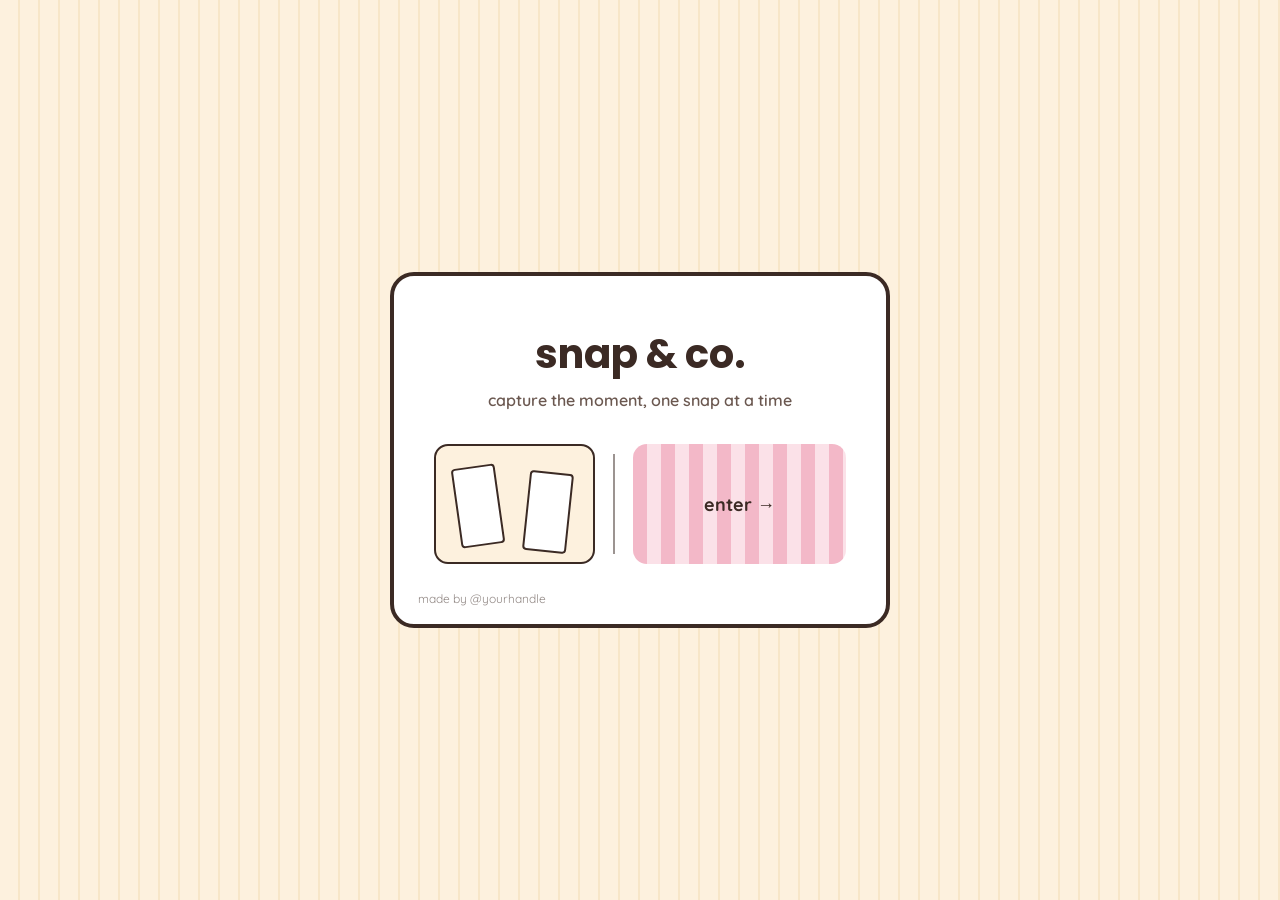
==== frontend/index.html @ 7632697a "Initial Commit" ====
<!DOCTYPE html>
<html lang="en">
<head>
<meta charset="UTF-8" />
<meta name="viewport" content="width=device-width, initial-scale=1.0" />
<title>snap & co.</title>
<link rel="preconnect" href="https://fonts.googleapis.com">
<link href="https://fonts.googleapis.com/css2?family=Poppins:wght@600;700&family=Quicksand:wght@500;600;700&display=swap" rel="stylesheet">
<link rel="stylesheet" href="css/style.css" />
<link rel="stylesheet" href="css/landing.css" />
</head>
<body class="page-fade">

  <main class="landing-card">
    <h1>snap &amp; co.</h1>
    <p class="tagline">capture the moment, one snap at a time</p>

    <div class="preview-row">
      <div class="strip-preview">
        <span class="tilt t1"></span>
        <span class="tilt t2"></span>
        <span class="tilt t3"></span>
        <span class="tilt t4"></span>
      </div>
      <div class="divider"></div>
      <button id="enterBtn" class="btn btn-primary enter-btn">enter →</button>
    </div>

    <span class="watermark">made by @yourhandle</span>
  </main>

<script src="js/state.js"></script>
<script src="js/transition.js"></script>
<script>
  // starting a fresh session wipes any leftovers from the last visitor
  clearSession();
  document.getElementById("enterBtn").addEventListener("click", () => {
    goTo("choose-set.html");
  });
</script>
</body>
</html>
---- frontend/css/style.css ----
/* ===== snap & co. — shared base styles =====
   Every page (index, choose-set, camera, select-pictures,
   choose-layout, result) loads this file first, then its
   own page-specific stylesheet. */

:root {
  --cream: #fdf1de;
  --cream-stripe: #f7e6c8;
  --pink: #f3b8c8;
  --pink-light: #fbe1e8;
  --pink-dark: #e88fa6;
  --brown: #3b2a24;
  --white: #ffffff;
  --gray-block: #d9d9d9;
  --radius-lg: 24px;
  --radius-md: 14px;
  --radius-sm: 8px;
  --shadow-card: 0 6px 0 rgba(59, 42, 36, 0.08);
  --font-heading: "Poppins", "Segoe UI", sans-serif;
  --font-body: "Quicksand", "Segoe UI", sans-serif;
}

* { box-sizing: border-box; }

html, body {
  margin: 0;
  padding: 0;
  height: 100%;
  font-family: var(--font-body);
  color: var(--brown);
  background: repeating-linear-gradient(
    90deg,
    var(--cream) 0px,
    var(--cream) 18px,
    var(--cream-stripe) 18px,
    var(--cream-stripe) 20px
  );
}

h1, h2, h3 {
  font-family: var(--font-heading);
  margin: 0;
}

button {
  font-family: var(--font-body);
  cursor: pointer;
  border: none;
}

button:disabled {
  opacity: 0.45;
  cursor: not-allowed;
}

.btn {
  border-radius: 999px;
  padding: 12px 28px;
  font-weight: 700;
  font-size: 15px;
  background: var(--pink-light);
  color: var(--brown);
  transition: transform 0.15s ease, background 0.2s ease, box-shadow 0.2s ease;
}

.btn:hover:not(:disabled) {
  transform: translateY(-2px);
  box-shadow: 0 4px 0 rgba(59, 42, 36, 0.15);
}

.btn:active:not(:disabled) {
  transform: translateY(0);
  box-shadow: none;
}

.btn-primary {
  background: var(--pink);
}

.btn-outline {
  background: transparent;
  border: 2px solid var(--brown);
  padding: 10px 22px;
}

.top-back {
  position: absolute;
  top: 24px;
  left: 24px;
}

/* generic page fade/slide transition, toggled by js/transition.js */
.page-fade {
  opacity: 0;
  transform: translateY(12px);
  transition: opacity 0.35s ease, transform 0.35s ease;
}

.page-fade.in {
  opacity: 1;
  transform: translateY(0);
}

.page-fade-out {
  opacity: 0 !important;
  transform: translateY(-12px) !important;
}

.watermark {
  position: absolute;
  bottom: 18px;
  left: 24px;
  font-size: 12px;
  opacity: 0.55;
}
---- frontend/css/landing.css ----
body {
  display: flex;
  align-items: center;
  justify-content: center;
}

.landing-card {
  position: relative;
  width: 500px;
  max-width: 92vw;
  background: var(--white);
  border: 4px solid var(--brown);
  border-radius: var(--radius-lg);
  padding: 48px 40px 60px;
  text-align: center;
}

.landing-card h1 {
  font-size: 40px;
}

.tagline {
  margin-top: 6px;
  font-weight: 600;
  color: #6b5850;
}

.preview-row {
  margin-top: 34px;
  display: flex;
  align-items: center;
  gap: 18px;
}

.strip-preview {
  flex: 1;
  height: 120px;
  background: var(--cream);
  border: 2px solid var(--brown);
  border-radius: var(--radius-md);
  position: relative;
  overflow: hidden;
}

.tilt {
  position: absolute;
  top: 20px;
  width: 44px;
  height: 80px;
  background: var(--white);
  border: 2px solid var(--brown);
  border-radius: 4px;
}
.t1 { left: 20px;  transform: rotate(-8deg); }
.t2 { left: 90px;  transform: rotate(6deg); top: 26px; }
.t3 { left: 160px; transform: rotate(-4deg); }
.t4 { left: 230px; transform: rotate(9deg); top: 24px; }

.divider {
  width: 2px;
  height: 100px;
  background: var(--brown);
  opacity: 0.5;
}

.enter-btn {
  flex: 1;
  height: 120px;
  border-radius: var(--radius-md);
  font-size: 18px;
  background: repeating-linear-gradient(
    90deg, var(--pink) 0 14px, var(--pink-light) 14px 28px
  );
}
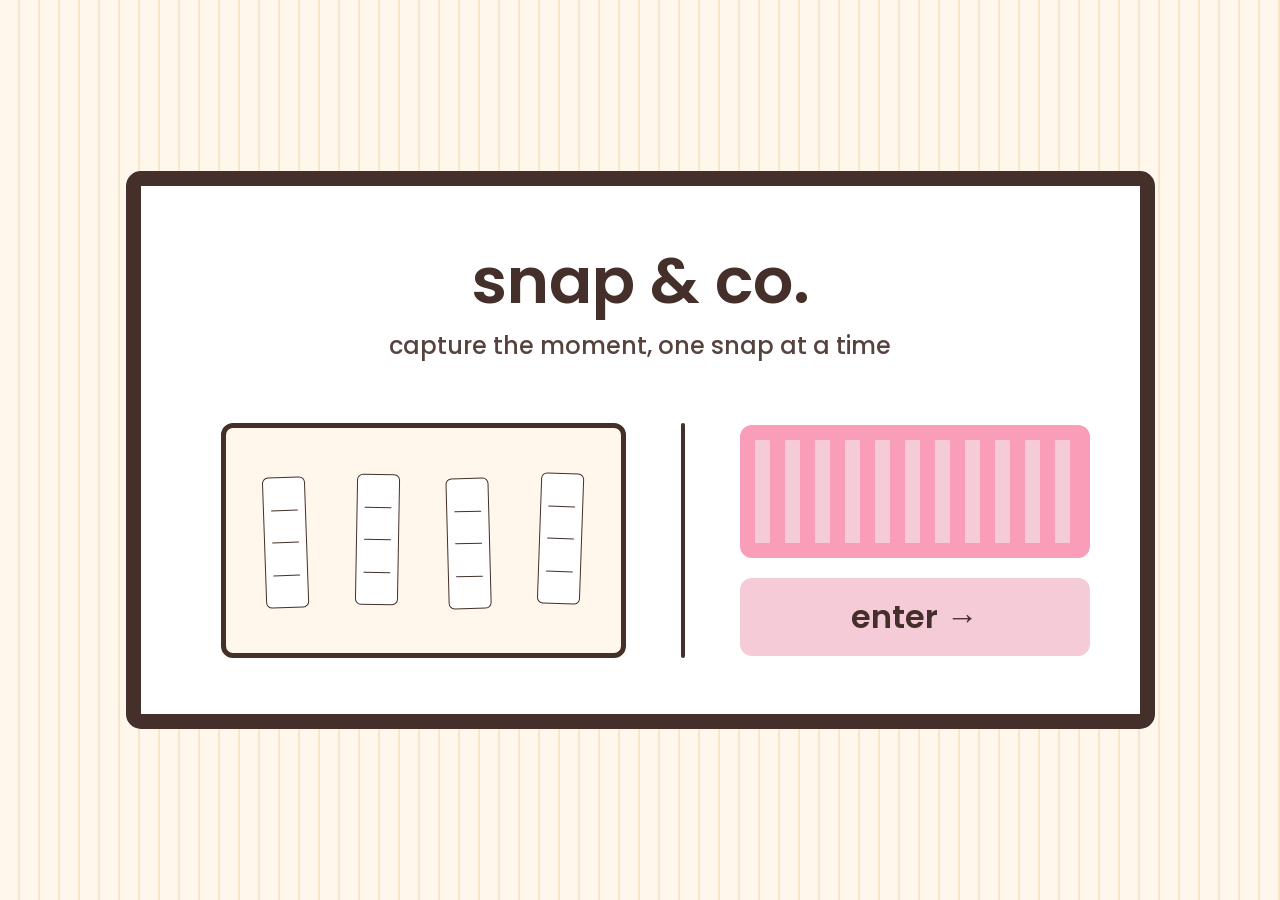
==== commit c6f5ce70: "changes in frontend" ====
--- a/frontend/index.html
+++ b/frontend/index.html
@@ -5,37 +5,44 @@
 <meta name="viewport" content="width=device-width, initial-scale=1.0" />
 <title>snap & co.</title>
 <link rel="preconnect" href="https://fonts.googleapis.com">
-<link href="https://fonts.googleapis.com/css2?family=Poppins:wght@600;700&family=Quicksand:wght@500;600;700&display=swap" rel="stylesheet">
+<link rel="preconnect" href="https://fonts.gstatic.com" crossorigin>
+<link href="https://fonts.googleapis.com/css2?family=Poppins:wght@400;500;600;700&display=swap" rel="stylesheet">
 <link rel="stylesheet" href="css/style.css" />
 <link rel="stylesheet" href="css/landing.css" />
 </head>
-<body class="page-fade">
+<body>
+  <div class="container">
+    <div class="card">
+      <div class="header">
+        <h1>snap &amp; co.</h1>
+        <p>capture the moment, one snap at a time</p>
+      </div>
 
-  <main class="landing-card">
-    <h1>snap &amp; co.</h1>
-    <p class="tagline">capture the moment, one snap at a time</p>
+      <div class="content-wrapper">
+        <div class="left-section">
+          <div class="photo-rect">
+            <div class="photostrip"><span class="line"></span><span class="line"></span><span class="line"></span></div>
+            <div class="photostrip"><span class="line"></span><span class="line"></span><span class="line"></span></div>
+            <div class="photostrip"><span class="line"></span><span class="line"></span><span class="line"></span></div>
+            <div class="photostrip"><span class="line"></span><span class="line"></span><span class="line"></span></div>
+          </div>
+        </div>
 
-    <div class="preview-row">
-      <div class="strip-preview">
-        <span class="tilt t1"></span>
-        <span class="tilt t2"></span>
-        <span class="tilt t3"></span>
-        <span class="tilt t4"></span>
+        <div class="middle-divider"></div>
+
+        <div class="right-section">
+          <div class="stripes"></div>
+          <button id="enterBtn" class="enter-btn">enter →</button>
+        </div>
       </div>
-      <div class="divider"></div>
-      <button id="enterBtn" class="btn btn-primary enter-btn">enter →</button>
     </div>
-
-    <span class="watermark">made by @yourhandle</span>
-  </main>
+  </div>
 
 <script src="js/state.js"></script>
-<script src="js/transition.js"></script>
 <script>
-  // starting a fresh session wipes any leftovers from the last visitor
   clearSession();
   document.getElementById("enterBtn").addEventListener("click", () => {
-    goTo("choose-set.html");
+    window.location.href = "choose-set.html";
   });
 </script>
 </body>
--- a/frontend/css/style.css
+++ b/frontend/css/style.css
@@ -1,23 +1,18 @@
 /* ===== snap & co. — shared base styles =====
-   Every page (index, choose-set, camera, select-pictures,
-   choose-layout, result) loads this file first, then its
-   own page-specific stylesheet. */
+   Palette and component styles lifted from the original build
+   (landing.css / choose_set.css / choose_layout.css) so every page
+   stays visually consistent: warm cream background, deep brown
+   (#442f2a) text/borders, bubblegum pink (#ff69b4 / #F5CBD7) accent. */
 
 :root {
-  --cream: #fdf1de;
-  --cream-stripe: #f7e6c8;
-  --pink: #f3b8c8;
-  --pink-light: #fbe1e8;
-  --pink-dark: #e88fa6;
-  --brown: #3b2a24;
+  --cream: #fff7ec;
+  --brown: #442f2a;
+  --pink: #f5cbd7;
+  --pink-strong: #fa9db8;
+  --pink-accent: #ff69b4;
   --white: #ffffff;
-  --gray-block: #d9d9d9;
-  --radius-lg: 24px;
-  --radius-md: 14px;
-  --radius-sm: 8px;
-  --shadow-card: 0 6px 0 rgba(59, 42, 36, 0.08);
-  --font-heading: "Poppins", "Segoe UI", sans-serif;
-  --font-body: "Quicksand", "Segoe UI", sans-serif;
+  --gray-block: #e2e2e2;
+  --font: "Poppins", "Segoe UI", sans-serif;
 }
 
 * { box-sizing: border-box; }
@@ -25,91 +20,62 @@
 html, body {
   margin: 0;
   padding: 0;
-  height: 100%;
-  font-family: var(--font-body);
+  font-family: var(--font);
   color: var(--brown);
-  background: repeating-linear-gradient(
-    90deg,
-    var(--cream) 0px,
-    var(--cream) 18px,
-    var(--cream-stripe) 18px,
-    var(--cream-stripe) 20px
-  );
 }
 
-h1, h2, h3 {
-  font-family: var(--font-heading);
-  margin: 0;
+h1, h2, h3 { margin: 0; font-weight: 600; }
+
+button { font-family: var(--font); cursor: pointer; }
+button:disabled { opacity: 0.5; cursor: not-allowed; }
+
+/* pill-shaped outline button used for back/next/actions everywhere */
+.pill-btn {
+  height: 46px;
+  padding: 0 22px;
+  border: 1px solid var(--brown);
+  background: transparent;
+  color: var(--brown);
+  font-family: var(--font);
+  font-weight: 600;
+  font-size: 16px;
+  text-decoration: none;
+  border-radius: 24px;
+  display: inline-flex;
+  align-items: center;
+  justify-content: center;
+  gap: 8px;
+  line-height: 1;
+  cursor: pointer;
+  transition: all 0.25s ease;
 }
+.pill-btn:hover { background: var(--brown); color: var(--white); }
+.pill-btn.loading { opacity: 0.6; pointer-events: none; }
 
-button {
-  font-family: var(--font-body);
-  cursor: pointer;
-  border: none;
+.pill-btn.fixed-back { position: fixed; left: 24px; top: 30px; z-index: 20; }
+.pill-btn.fixed-next {
+  position: fixed; right: 24px; bottom: 30px; z-index: 20;
+  opacity: 0; visibility: hidden; pointer-events: none;
 }
+.pill-btn.fixed-next.visible { opacity: 1; visibility: visible; pointer-events: auto; }
 
-button:disabled {
-  opacity: 0.45;
-  cursor: not-allowed;
-}
+.page-header { text-align: center; padding-top: 46px; margin-bottom: 44px; }
+.page-header h1 { font-weight: 700; font-size: 42px; color: #1a1a1a; margin-bottom: 6px; }
+.page-header p { font-weight: 600; font-size: 15px; color: var(--brown); opacity: 0.75; }
 
-.btn {
-  border-radius: 999px;
-  padding: 12px 28px;
-  font-weight: 700;
-  font-size: 15px;
-  background: var(--pink-light);
-  color: var(--brown);
-  transition: transform 0.15s ease, background 0.2s ease, box-shadow 0.2s ease;
-}
-
-.btn:hover:not(:disabled) {
-  transform: translateY(-2px);
-  box-shadow: 0 4px 0 rgba(59, 42, 36, 0.15);
-}
-
-.btn:active:not(:disabled) {
-  transform: translateY(0);
-  box-shadow: none;
-}
-
-.btn-primary {
-  background: var(--pink);
-}
-
-.btn-outline {
-  background: transparent;
-  border: 2px solid var(--brown);
-  padding: 10px 22px;
-}
-
-.top-back {
-  position: absolute;
-  top: 24px;
-  left: 24px;
-}
-
-/* generic page fade/slide transition, toggled by js/transition.js */
-.page-fade {
-  opacity: 0;
-  transform: translateY(12px);
-  transition: opacity 0.35s ease, transform 0.35s ease;
-}
-
-.page-fade.in {
-  opacity: 1;
-  transform: translateY(0);
-}
-
-.page-fade-out {
-  opacity: 0 !important;
-  transform: translateY(-12px) !important;
+.picker-area {
+  display: flex;
+  justify-content: center;
+  align-items: flex-start;
+  gap: 70px;
+  flex-wrap: wrap;
+  padding: 0 40px 120px;
 }
 
 .watermark {
-  position: absolute;
-  bottom: 18px;
+  position: fixed;
+  bottom: 14px;
   left: 24px;
   font-size: 12px;
-  opacity: 0.55;
+  opacity: 0.5;
 }
--- a/frontend/css/landing.css
+++ b/frontend/css/landing.css
@@ -1,74 +1,145 @@
+* { margin: 0; padding: 0; box-sizing: border-box; }
+
 body {
+  font-family: "Poppins", sans-serif;
+  /* swap in a real background photo later, e.g.:
+     background: url('../assets/landing-bg.jpg') no-repeat center/cover fixed;
+     for now this is a soft stripe pattern in the same cream/pink palette */
+  background:
+    repeating-linear-gradient(90deg, var(--cream) 0px, var(--cream) 18px, #f7e6c8 18px, #f7e6c8 20px);
+  min-height: 100vh;
   display: flex;
   align-items: center;
   justify-content: center;
+  padding: 40px 20px;
 }
 
-.landing-card {
-  position: relative;
-  width: 500px;
-  max-width: 92vw;
-  background: var(--white);
-  border: 4px solid var(--brown);
-  border-radius: var(--radius-lg);
-  padding: 48px 40px 60px;
-  text-align: center;
+.container {
+  max-width: 1029px;
+  max-height: 558px;
+  width: 100%;
+  aspect-ratio: 1029 / 558;
 }
 
-.landing-card h1 {
-  font-size: 40px;
+.card {
+  width: 100%;
+  height: 100%;
+  background-color: var(--white);
+  border: 15px solid var(--brown);
+  border-radius: 15px;
+  display: flex;
+  flex-direction: column;
+  padding: 60px 80px;
+  gap: 60px;
+  position: relative;
 }
 
-.tagline {
-  margin-top: 6px;
-  font-weight: 600;
-  color: #6b5850;
+.header { align-self: center; text-align: center; }
+.header h1 { font-size: 64px; font-weight: 600; color: var(--brown); margin-bottom: 12px; line-height: 1.1; }
+.header p { font-size: 24px; font-weight: 500; color: var(--brown); opacity: 0.9; }
+
+.content-wrapper {
+  display: flex;
+  align-items: center;
+  justify-content: space-between;
+  gap: 50px;
+  flex: 1;
 }
 
-.preview-row {
-  margin-top: 34px;
+.left-section { flex-shrink: 0; }
+
+.photo-rect {
+  width: 405px;
+  height: 235px;
+  background-color: var(--cream);
+  border: 5px solid var(--brown);
+  border-radius: 12px;
+  padding: 35px 30px;
   display: flex;
+  gap: 32px;
+  justify-content: space-around;
   align-items: center;
-  gap: 18px;
 }
 
-.strip-preview {
-  flex: 1;
-  height: 120px;
-  background: var(--cream);
-  border: 2px solid var(--brown);
-  border-radius: var(--radius-md);
+.photostrip {
+  width: 43px;
+  height: 131px;
+  background-color: var(--white);
+  border: 1px solid var(--brown);
+  border-radius: 6px;
   position: relative;
-  overflow: hidden;
+  display: flex;
+  flex-direction: column;
+  justify-content: space-evenly;
+  align-items: center;
+  padding: 0 4px;
 }
 
-.tilt {
-  position: absolute;
-  top: 20px;
-  width: 44px;
-  height: 80px;
-  background: var(--white);
-  border: 2px solid var(--brown);
-  border-radius: 4px;
+.line { width: 27px; height: 0.5px; background-color: var(--brown); border-radius: 1px; }
+
+.photostrip:nth-child(1) { transform: rotate(-2deg) translateY(2px); }
+.photostrip:nth-child(2) { transform: rotate(1deg) translateY(-1px); }
+.photostrip:nth-child(3) { transform: rotate(-1.5deg) translateY(3px); }
+.photostrip:nth-child(4) { transform: rotate(2deg) translateY(-2px); }
+
+.middle-divider {
+  width: 4px;
+  height: 235px;
+  background-color: var(--brown);
+  border-radius: 2px;
+  flex-shrink: 0;
+  margin: 0 5px;
 }
-.t1 { left: 20px;  transform: rotate(-8deg); }
-.t2 { left: 90px;  transform: rotate(6deg); top: 26px; }
-.t3 { left: 160px; transform: rotate(-4deg); }
-.t4 { left: 230px; transform: rotate(9deg); top: 24px; }
 
-.divider {
-  width: 2px;
-  height: 100px;
-  background: var(--brown);
-  opacity: 0.5;
+.right-section {
+  display: flex;
+  flex-direction: column;
+  gap: 20px;
+  align-items: flex-start;
+  flex-shrink: 0;
+}
+
+.stripes {
+  width: 350px;
+  height: 133px;
+  background: repeating-linear-gradient(to right, var(--pink) 0px, var(--pink) 15px, var(--pink-strong) 15px, var(--pink-strong) 30px);
+  border: 15px solid var(--pink-strong);
+  border-radius: 12px;
+  flex-shrink: 0;
 }
 
 .enter-btn {
-  flex: 1;
-  height: 120px;
-  border-radius: var(--radius-md);
-  font-size: 18px;
-  background: repeating-linear-gradient(
-    90deg, var(--pink) 0 14px, var(--pink-light) 14px 28px
-  );
+  width: 350px;
+  height: 78px;
+  background-color: var(--pink);
+  border: none;
+  border-radius: 12px;
+  font-family: "Poppins", sans-serif;
+  font-size: 32px;
+  font-weight: 600;
+  color: var(--brown);
+  cursor: pointer;
+  transition: all 0.3s ease;
+  display: flex;
+  justify-content: center;
+  align-items: center;
 }
+
+.enter-btn:hover {
+  background-color: var(--pink-strong);
+  transform: translateY(-2px);
+  box-shadow: 0 8px 25px rgba(250, 157, 184, 0.4);
+}
+
+@media (max-width: 1024px) {
+  .photo-rect { width: 380px; height: 215px; padding: 30px 25px; gap: 28px; }
+  .stripes, .enter-btn { width: 380px; }
+}
+
+@media (max-width: 768px) {
+  .content-wrapper { flex-direction: column; gap: 40px; }
+  .middle-divider { width: 250px; height: 4px; margin: 0; }
+  .right-section { align-items: center; }
+  .photo-rect { width: 100%; max-width: 380px; padding: 28px 25px; }
+  .stripes, .enter-btn { width: 100%; max-width: 380px; }
+}
